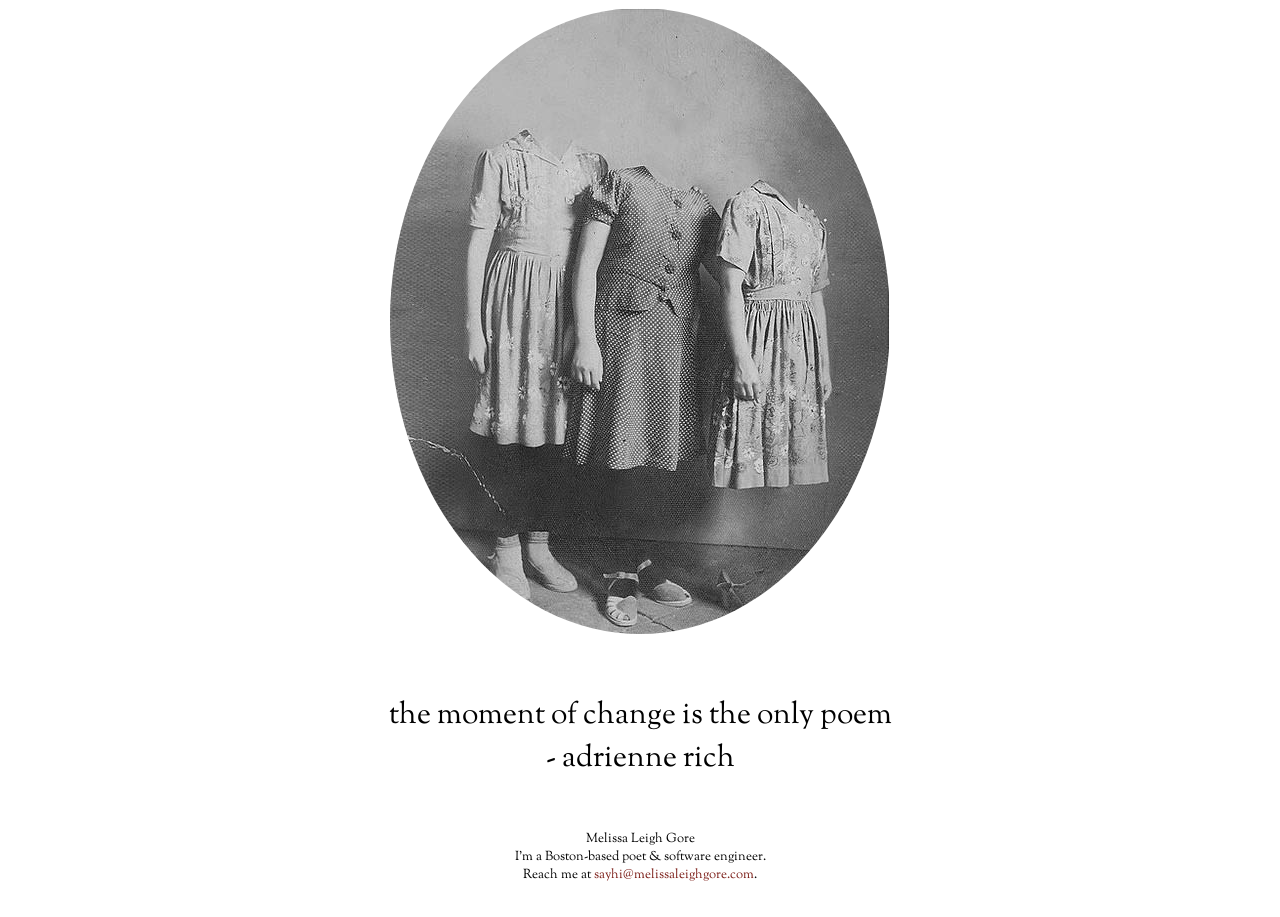
==== index.html @ 8d55dea4 "oops" ====
<!doctype html>
<html lang="en">
<head>
  <meta charset="utf-8">
  <title>MLG is a poet & a software engineer</title>
  <meta name="description" content="MLG is a poet & and software engineer">
  <meta name="author" content="Melissa Leigh Gore">
<link href='http://fonts.googleapis.com/css?family=Sorts+Mill+Goudy' rel='stylesheet' type='text/css'>
<link rel="stylesheet" href="styles.css">
</head>

<body>
<img class="displayed" src="images/ghost.jpg"/>

<blockquote>
the moment of change is the only poem <br>
- adrienne rich
</blockquote>

<p>Melissa Leigh Gore<br>
	I'm a Boston-based poet & software engineer. <br>
	Reach me at <a href="mailto:sayhi@melissaleighgore.com">sayhi@melissaleighgore.com</a>.<br></p>
</body>
</html>
---- styles.css ----
body {
font-family: 'Sorts Mill Goudy', serif;
}

blockquote {
	padding-top: 30px;
	font-size: 30px;
	text-align: center;
}

p {
	font-size: 13px;
	text-align: center;
	padding-top: 20px;
	padding-bottom: 20px;
}

a {
	text-decoration: none;
	color: #7B1C16;
}

.displayed {
	display: block;
	margin-left: auto;
	margin-right: auto;
	border-radius: 50%;
}
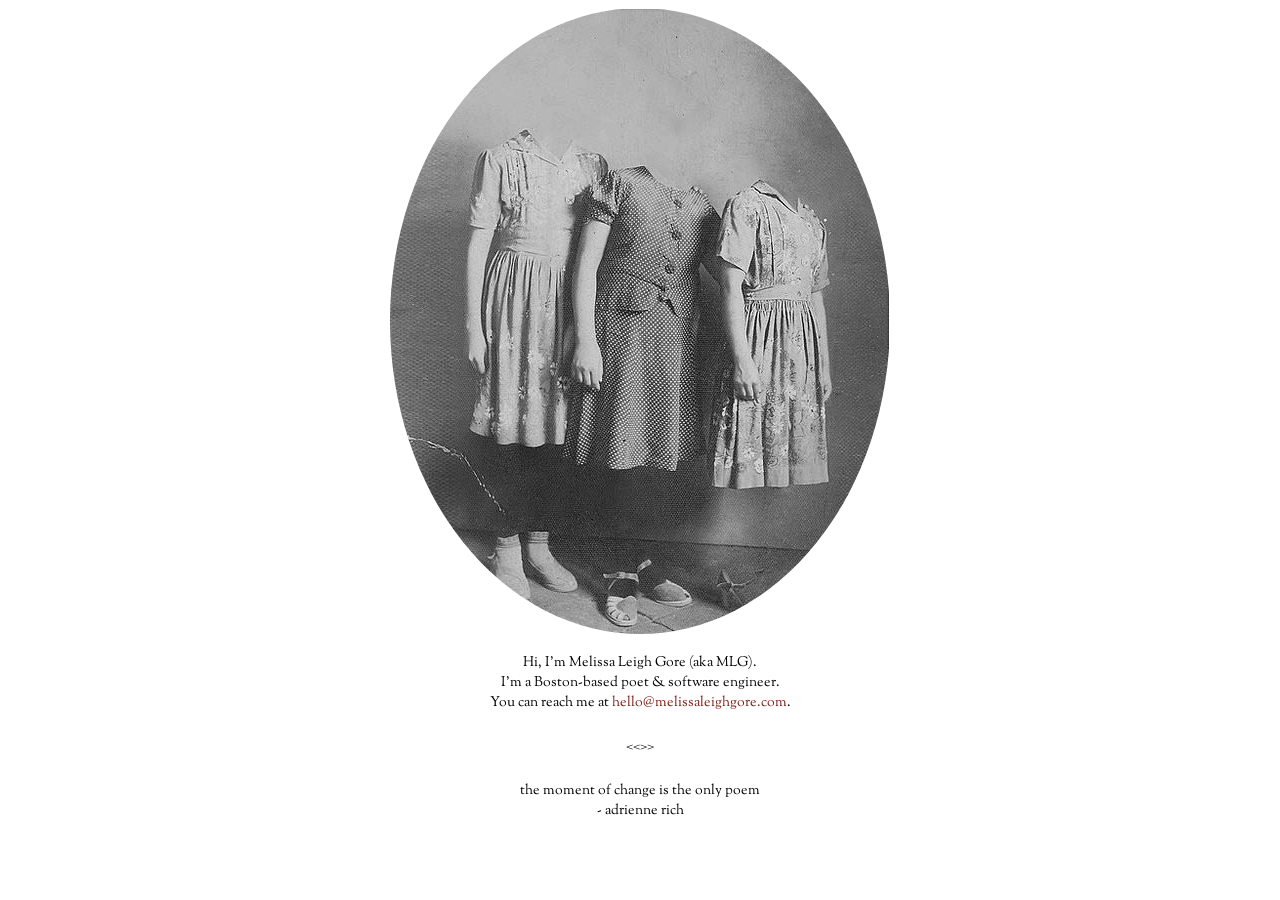
==== commit 6d9e3fab: "floof" ====
--- a/index.html
+++ b/index.html
@@ -12,13 +12,12 @@
 <body>
 <img class="displayed" src="images/ghost.jpg"/>
 
-<blockquote>
-the moment of change is the only poem <br>
+<p>Hi, I'm Melissa Leigh Gore (aka MLG).<br>
+  I'm a Boston-based poet & software engineer. <br>
+  You can reach me at <a href="mailto:hello@melissaleighgore.com">hello@melissaleighgore.com</a>.</p>
+  <p><<>></p>
+<p>the moment of change is the only poem <br>
 - adrienne rich
-</blockquote>
-
-<p>Melissa Leigh Gore<br>
-	I'm a Boston-based poet & software engineer. <br>
-	Reach me at <a href="mailto:sayhi@melissaleighgore.com">sayhi@melissaleighgore.com</a>.<br></p>
+</p>
 </body>
 </html>
--- a/styles.css
+++ b/styles.css
@@ -4,15 +4,14 @@
 
 blockquote {
 	padding-top: 30px;
-	font-size: 30px;
+	font-size: 20px;
 	text-align: center;
 }
 
 p {
-	font-size: 13px;
+	font-size: 14px;
 	text-align: center;
-	padding-top: 20px;
-	padding-bottom: 20px;
+	padding: 5px 0;
 }
 
 a {
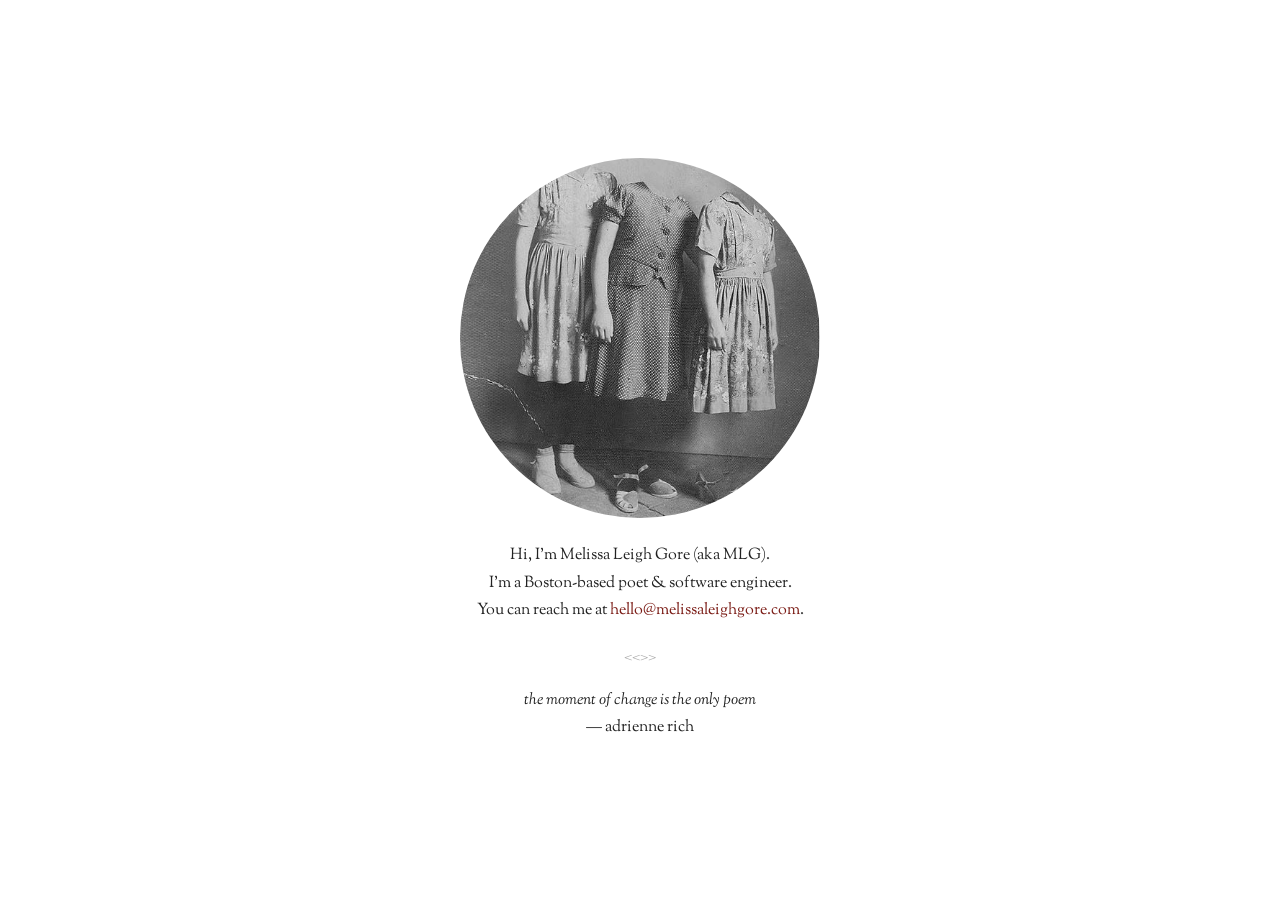
==== commit 57cc46d6: "floofing for 2026" ====
--- a/index.html
+++ b/index.html
@@ -2,22 +2,24 @@
 <html lang="en">
 <head>
   <meta charset="utf-8">
+  <meta name="viewport" content="width=device-width, initial-scale=1">
   <title>MLG is a poet & a software engineer</title>
-  <meta name="description" content="MLG is a poet & and software engineer">
+  <meta name="description" content="MLG is a poet & a software engineer">
   <meta name="author" content="Melissa Leigh Gore">
-<link href='http://fonts.googleapis.com/css?family=Sorts+Mill+Goudy' rel='stylesheet' type='text/css'>
-<link rel="stylesheet" href="styles.css">
+  <link href="https://fonts.googleapis.com/css2?family=Sorts+Mill+Goudy&display=swap" rel="stylesheet">
+  <link rel="stylesheet" href="styles.css">
 </head>
-
 <body>
-<img class="displayed" src="images/ghost.jpg"/>
-
-<p>Hi, I'm Melissa Leigh Gore (aka MLG).<br>
-  I'm a Boston-based poet & software engineer. <br>
-  You can reach me at <a href="mailto:hello@melissaleighgore.com">hello@melissaleighgore.com</a>.</p>
-  <p><<>></p>
-<p>the moment of change is the only poem <br>
-- adrienne rich
-</p>
+  <main>
+    <img src="images/ghost.jpg" alt="Melissa Leigh Gore">
+    <p>Hi, I'm Melissa Leigh Gore (aka MLG).<br>
+    I'm a Boston-based poet & software engineer.<br>
+    You can reach me at <a href="mailto:hello@melissaleighgore.com">hello@melissaleighgore.com</a>.</p>
+    <p class="separator">&lt;&lt;&gt;&gt;</p>
+    <blockquote>
+      the moment of change is the only poem<br>
+      <cite>— adrienne rich</cite>
+    </blockquote>
+  </main>
 </body>
-</html>+</html>
--- a/styles.css
+++ b/styles.css
@@ -1,27 +1,94 @@
+*, *::before, *::after {
+  box-sizing: border-box;
+}
+
 body {
-font-family: 'Sorts Mill Goudy', serif;
+  margin: 0;
+  min-height: 100vh;
+  display: flex;
+  align-items: center;
+  justify-content: center;
+  font-family: 'Sorts Mill Goudy', serif;
+  background: #fff;
+  color: #222;
+}
+
+main {
+  display: flex;
+  flex-direction: column;
+  align-items: center;
+  text-align: center;
+  padding: 2rem 1.5rem;
+  max-width: 480px;
+  width: 100%;
+}
+
+img {
+  width: min(360px, 80vw);
+  height: min(360px, 80vw);
+  border-radius: 50%;
+  object-fit: cover;
+  object-position: bottom;
+  margin-bottom: 1.5rem;
+}
+
+p {
+  font-size: 1rem;
+  line-height: 1.7;
+  margin: 0 0 1rem;
+}
+
+.separator {
+  color: #aaa;
+  margin: 0.25rem 0 1rem;
+}
+
+a {
+  color: #7B1C16;
+  text-decoration: none;
+}
+
+a:hover {
+  text-decoration: underline;
 }
 
 blockquote {
-	padding-top: 30px;
-	font-size: 20px;
-	text-align: center;
+  margin: 0;
+  font-size: 1rem;
+  line-height: 1.7;
+  font-style: italic;
 }
 
-p {
-	font-size: 14px;
-	text-align: center;
-	padding: 5px 0;
+cite {
+  font-style: normal;
 }
 
-a {
-	text-decoration: none;
-	color: #7B1C16;
+/* Article pages */
+article {
+  max-width: 640px;
+  width: 100%;
+  padding: 3rem 1.5rem;
+  margin: 0 auto;
 }
 
-.displayed {
-	display: block;
-	margin-left: auto;
-	margin-right: auto;
-	border-radius: 50%;
-}+article h1 {
+  font-size: 1rem;
+  font-weight: normal;
+  margin: 0 0 2rem;
+}
+
+article h2 {
+  font-size: 1.2rem;
+  font-weight: normal;
+  margin: 0 0 1.5rem;
+}
+
+article p {
+  text-align: left;
+}
+
+article blockquote {
+  margin: 1rem 0 1rem 1.5rem;
+  padding-left: 1rem;
+  border-left: 2px solid #ddd;
+}
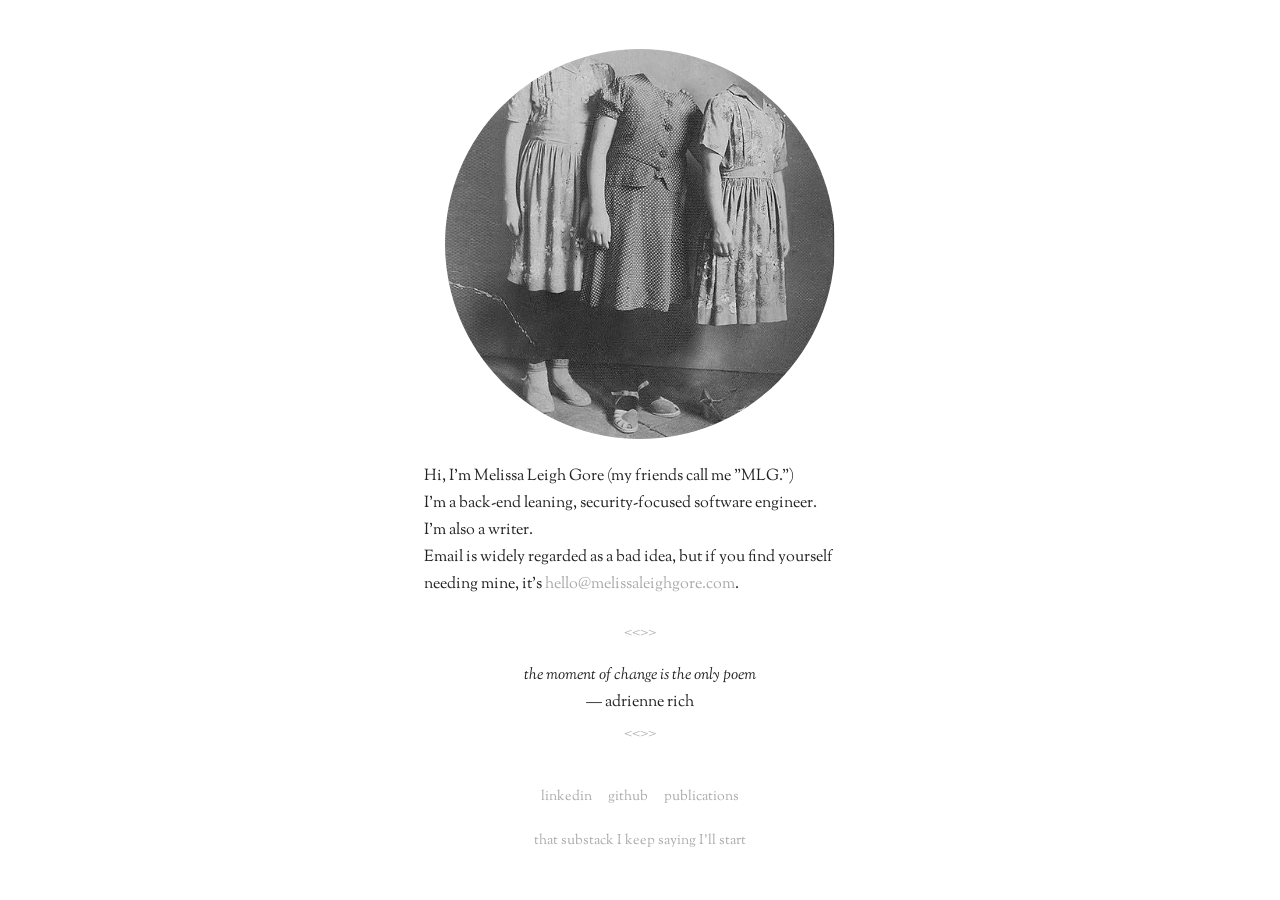
==== commit 8aab092e: "more floofs" ====
--- a/index.html
+++ b/index.html
@@ -11,15 +11,27 @@
 </head>
 <body>
   <main>
-    <img src="images/ghost.jpg" alt="Melissa Leigh Gore">
-    <p>Hi, I'm Melissa Leigh Gore (aka MLG).<br>
-    I'm a Boston-based poet & software engineer.<br>
-    You can reach me at <a href="mailto:hello@melissaleighgore.com">hello@melissaleighgore.com</a>.</p>
+    <img src="images/ghost.jpg" alt="Melissa Leigh Gore"/>
+    <p>
+    Hi, I'm Melissa Leigh Gore (my friends call me "MLG.")<br>
+    I'm a back-end leaning, security-focused software engineer.<br>
+    I'm also a writer.<br>
+    Email is widely regarded as a bad idea, but if you find yourself needing mine, it's <a href="mailto:hello@melissaleighgore.com">hello@melissaleighgore.com</a>.
+  </p>
     <p class="separator">&lt;&lt;&gt;&gt;</p>
     <blockquote>
       the moment of change is the only poem<br>
       <cite>— adrienne rich</cite>
     </blockquote>
+    <p class="separator">&lt;&lt;&gt;&gt;</p>
+    <nav class="social">
+      <a href="https://www.linkedin.com/in/melissaleighgore/" target="_blank" rel="noopener">linkedin</a>
+      <a href="https://github.com/mlg-" target="_blank" rel="noopener">github</a>
+      <a href="publications.html">publications</a>
+    </nav>
+    <nav class="social">
+      <a href="https://accidentalengineer.substack.com" target="_blank" rel="noopener">that substack I keep saying I'll start</a>
+    </nav>
   </main>
 </body>
 </html>
--- a/styles.css
+++ b/styles.css
@@ -24,8 +24,8 @@
 }
 
 img {
-  width: min(360px, 80vw);
-  height: min(360px, 80vw);
+  width: min(390px, 85vw);
+  height: min(390px, 85vw);
   border-radius: 50%;
   object-fit: cover;
   object-position: bottom;
@@ -33,6 +33,7 @@
 }
 
 p {
+  text-align: left;
   font-size: 1rem;
   line-height: 1.7;
   margin: 0 0 1rem;
@@ -44,12 +45,13 @@
 }
 
 a {
-  color: #7B1C16;
+  color: #aaa;
   text-decoration: none;
 }
 
 a:hover {
-  text-decoration: underline;
+  color: #7B1C16;
+  text-decoration: none;
 }
 
 blockquote {
@@ -61,6 +63,34 @@
 
 cite {
   font-style: normal;
+}
+
+.social {
+  margin-top: 1.5rem;
+  display: flex;
+  gap: 1rem;
+  font-size: 0.85rem;
+  color: #aaa;
+}
+
+.social a {
+  color: #aaa;
+}
+
+.social a:hover {
+  color: #7B1C16;
+  text-decoration: none;
+}
+
+.archival {
+  font-size: 0.85rem;
+  color: #aaa;
+  font-style: italic;
+  margin-bottom: 2rem;
+}
+
+.poem {
+  text-align: left;
 }
 
 /* Article pages */
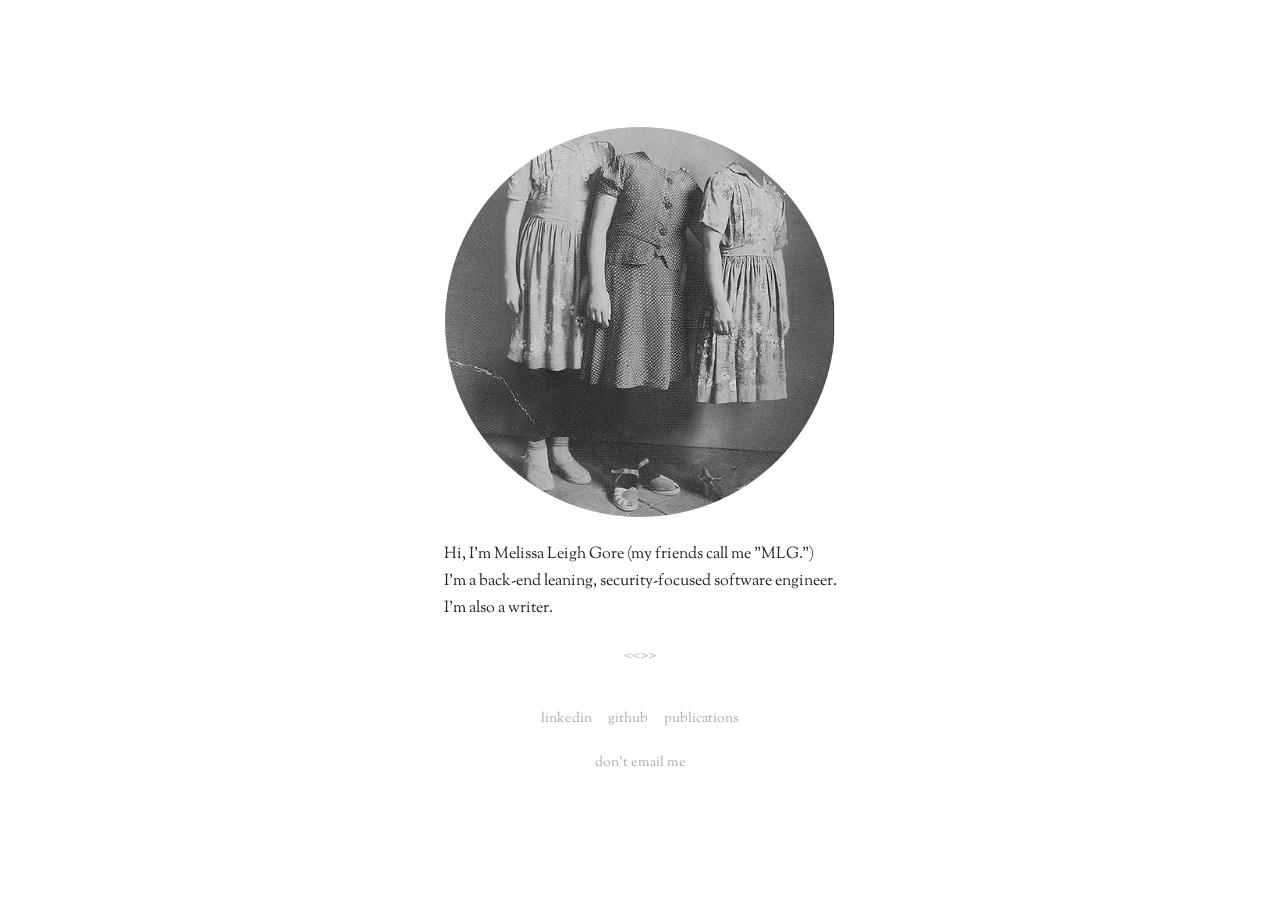
==== commit 6b5196aa: "final" ====
--- a/index.html
+++ b/index.html
@@ -8,6 +8,7 @@
   <meta name="author" content="Melissa Leigh Gore">
   <link href="https://fonts.googleapis.com/css2?family=Sorts+Mill+Goudy&display=swap" rel="stylesheet">
   <link rel="stylesheet" href="styles.css">
+  <link rel="favicon" href="favicon.png">
 </head>
 <body>
   <main>
@@ -15,14 +16,8 @@
     <p>
     Hi, I'm Melissa Leigh Gore (my friends call me "MLG.")<br>
     I'm a back-end leaning, security-focused software engineer.<br>
-    I'm also a writer.<br>
-    Email is widely regarded as a bad idea, but if you find yourself needing mine, it's <a href="mailto:hello@melissaleighgore.com">hello@melissaleighgore.com</a>.
+    I'm also a writer.
   </p>
-    <p class="separator">&lt;&lt;&gt;&gt;</p>
-    <blockquote>
-      the moment of change is the only poem<br>
-      <cite>— adrienne rich</cite>
-    </blockquote>
     <p class="separator">&lt;&lt;&gt;&gt;</p>
     <nav class="social">
       <a href="https://www.linkedin.com/in/melissaleighgore/" target="_blank" rel="noopener">linkedin</a>
@@ -30,7 +25,7 @@
       <a href="publications.html">publications</a>
     </nav>
     <nav class="social">
-      <a href="https://accidentalengineer.substack.com" target="_blank" rel="noopener">that substack I keep saying I'll start</a>
+      <a href="mailto:hello@melissaleighgore.com">don't email me</a>
     </nav>
   </main>
 </body>
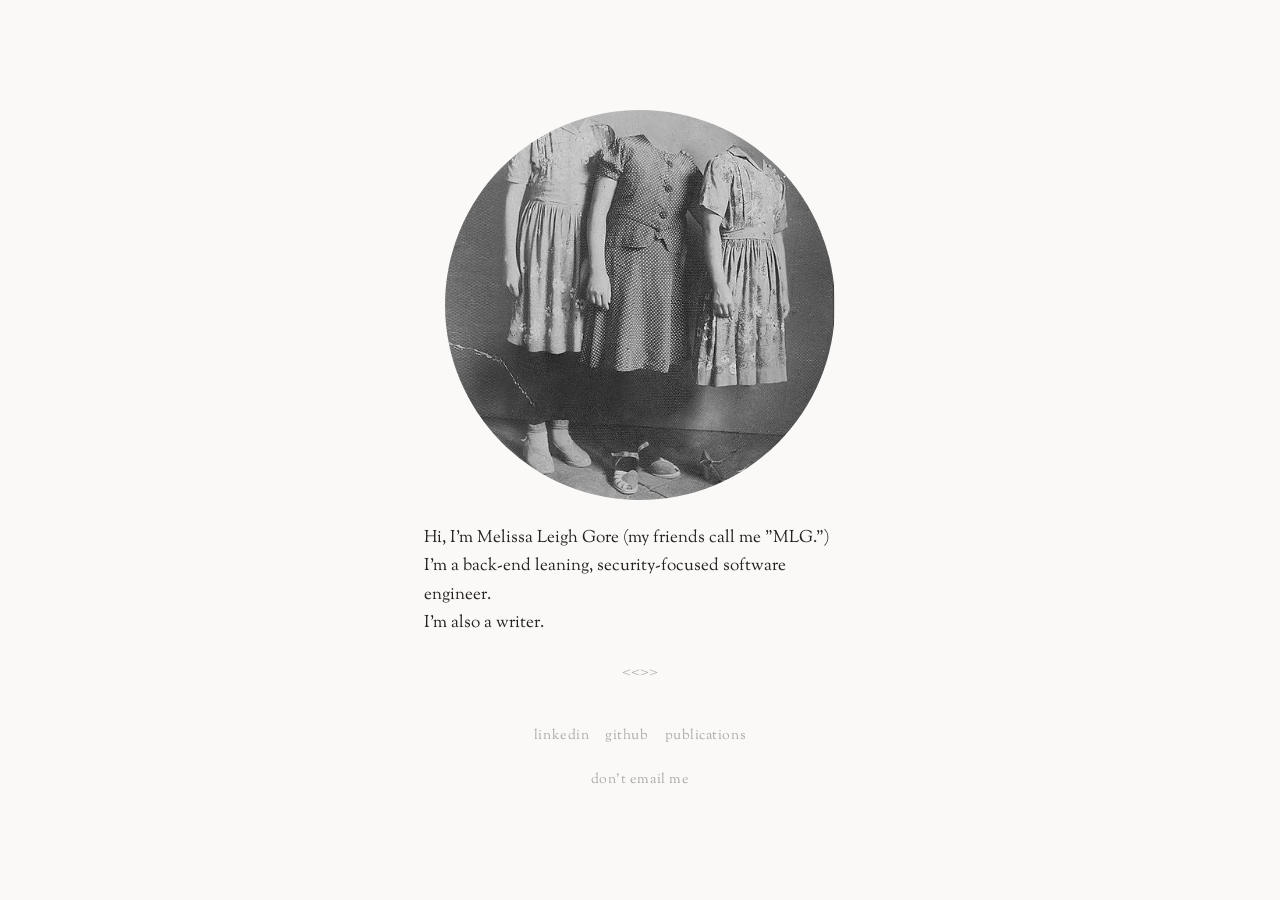
==== commit bba7f114: "bring adrienne back" ====
--- a/index.html
+++ b/index.html
@@ -3,7 +3,7 @@
 <head>
   <meta charset="utf-8">
   <meta name="viewport" content="width=device-width, initial-scale=1">
-  <title>MLG is a poet & a software engineer</title>
+  <title>Melissa Leigh Gore</title>
   <meta name="description" content="MLG is a poet & a software engineer">
   <meta name="author" content="Melissa Leigh Gore">
   <link href="https://fonts.googleapis.com/css2?family=Sorts+Mill+Goudy&display=swap" rel="stylesheet">
@@ -12,7 +12,13 @@
 </head>
 <body>
   <main>
-    <img src="images/ghost.jpg" alt="Melissa Leigh Gore"/>
+    <div class="image-wrapper">
+      <img src="images/ghost.jpg" alt="Melissa Leigh Gore"/>
+      <div class="image-overlay">
+        <p>"The moment of change is the only poem"</p>
+        <cite>— Adrienne Rich</cite>
+      </div>
+    </div>
     <p>
     Hi, I'm Melissa Leigh Gore (my friends call me "MLG.")<br>
     I'm a back-end leaning, security-focused software engineer.<br>
--- a/styles.css
+++ b/styles.css
@@ -9,7 +9,7 @@
   align-items: center;
   justify-content: center;
   font-family: 'Sorts Mill Goudy', serif;
-  background: #fff;
+  background: #faf9f7;
   color: #222;
 }
 
@@ -23,18 +23,57 @@
   width: 100%;
 }
 
-img {
+.image-wrapper {
+  position: relative;
   width: min(390px, 85vw);
   height: min(390px, 85vw);
   border-radius: 50%;
+  overflow: hidden;
+  margin-bottom: 1.5rem;
+}
+
+img {
+  width: 100%;
+  height: 100%;
   object-fit: cover;
   object-position: bottom;
-  margin-bottom: 1.5rem;
+}
+
+.image-overlay {
+  position: absolute;
+  inset: 0;
+  background: rgba(0, 0, 0, 0.52);
+  display: flex;
+  flex-direction: column;
+  align-items: center;
+  justify-content: center;
+  padding: 2.5rem;
+  opacity: 0;
+  transition: opacity 0.4s ease;
+}
+
+.image-wrapper:hover .image-overlay {
+  opacity: 1;
+}
+
+.image-overlay p {
+  color: #fff;
+  font-style: normal;
+  font-size: 0.95rem;
+  line-height: 1.6;
+  text-align: center;
+  margin: 0 0 0.5rem;
+}
+
+.image-overlay cite {
+  color: rgba(255, 255, 255, 0.7);
+  font-size: 0.8rem;
+  letter-spacing: 0.04em;
 }
 
 p {
   text-align: left;
-  font-size: 1rem;
+  font-size: 1.05rem;
   line-height: 1.7;
   margin: 0 0 1rem;
 }
@@ -47,6 +86,7 @@
 a {
   color: #aaa;
   text-decoration: none;
+  transition: color 0.15s ease;
 }
 
 a:hover {
@@ -71,6 +111,7 @@
   gap: 1rem;
   font-size: 0.85rem;
   color: #aaa;
+  letter-spacing: 0.04em;
 }
 
 .social a {
